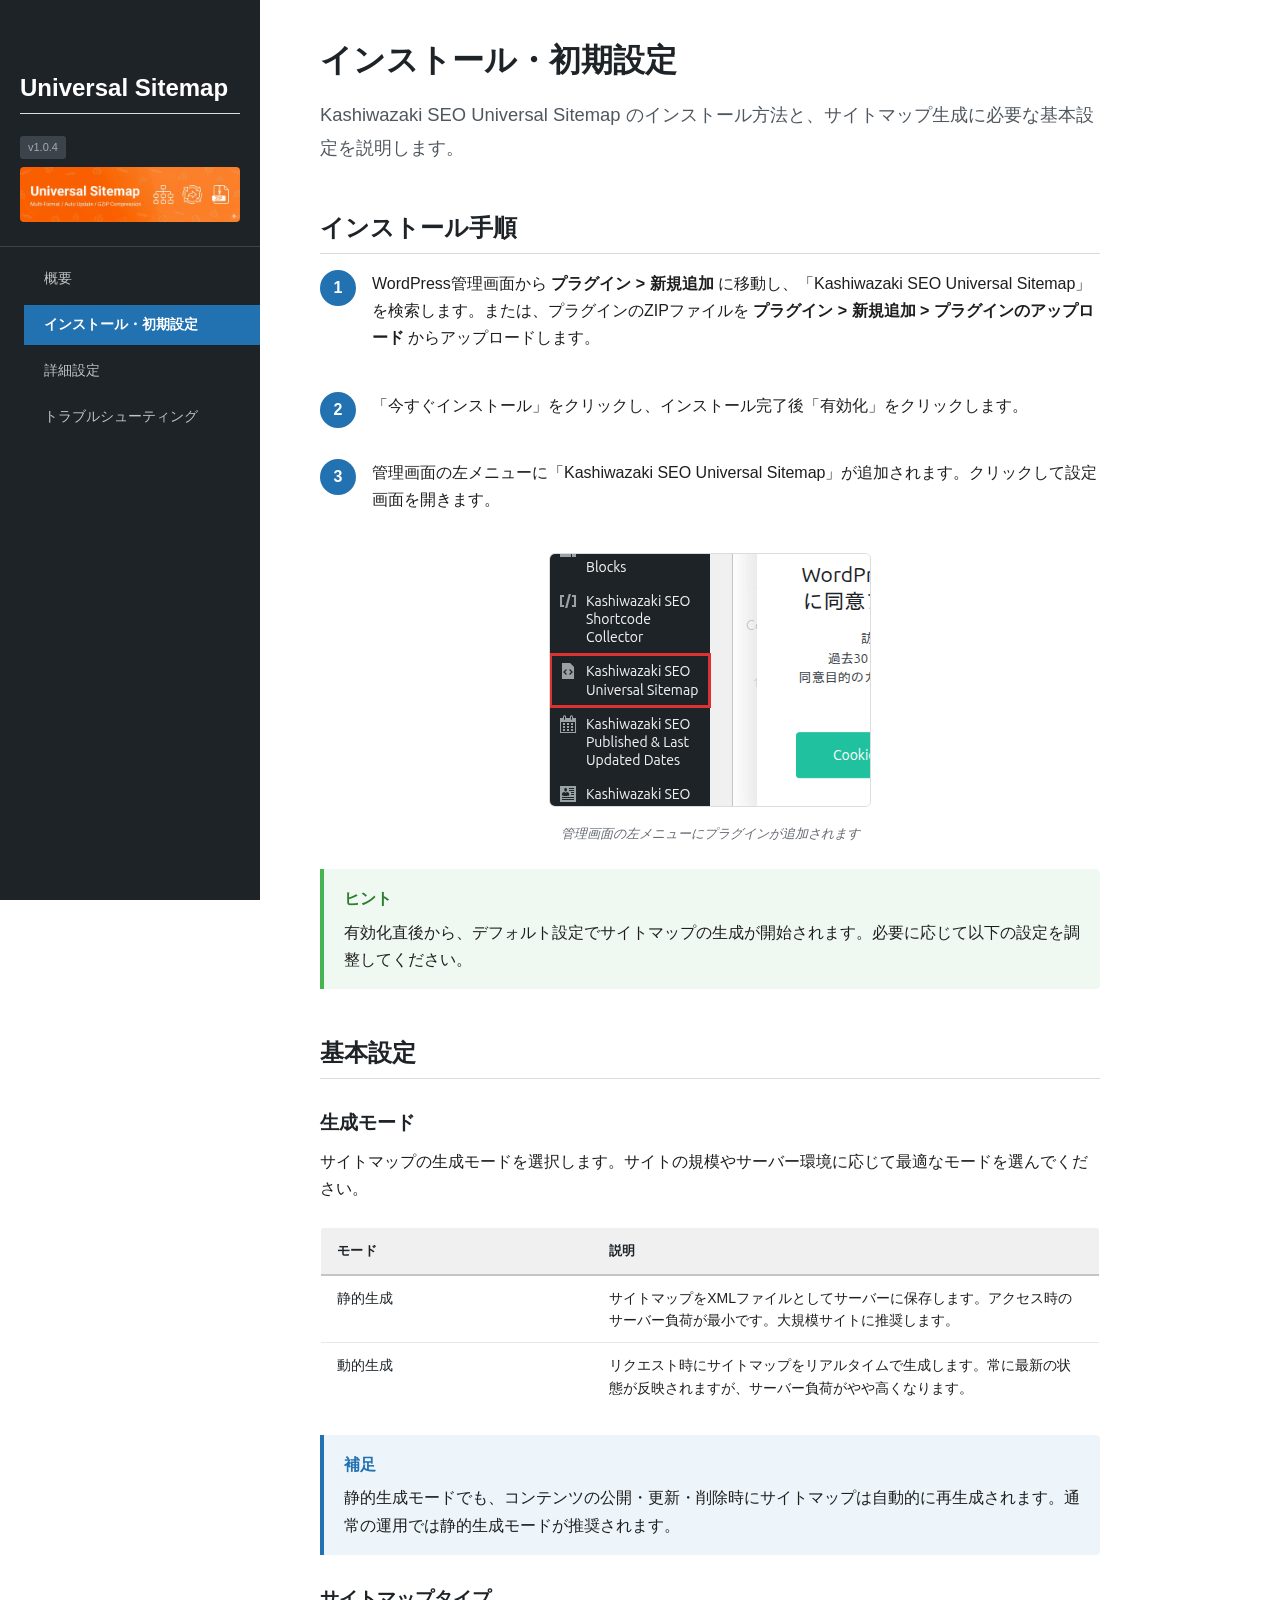
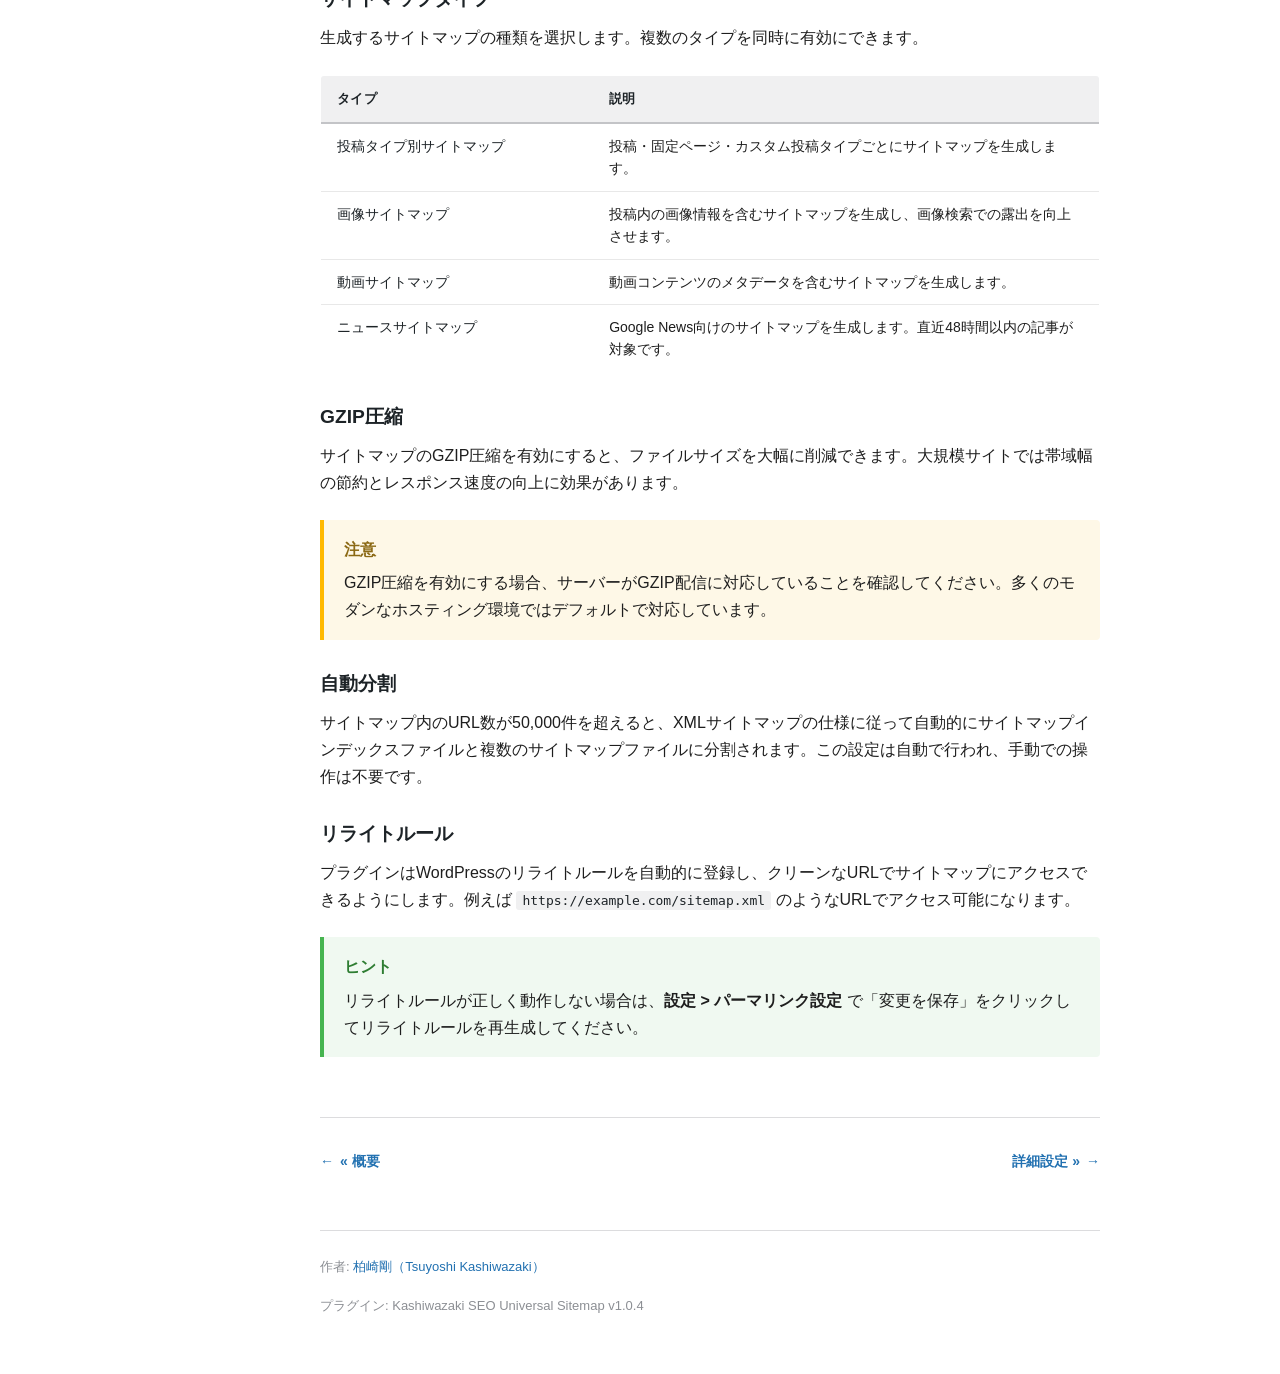
==== docs/setup.html @ adeaeb5a "Add HTML manual under docs/ Co-Authored-By: Claude Opus 4.6 (1M context) <noreply@anthropic.com>" ====
<!DOCTYPE html>
<html lang="ja">
<head>
    <meta charset="UTF-8">
    <meta name="viewport" content="width=device-width, initial-scale=1.0">
    <title>インストール・初期設定 - Kashiwazaki SEO Universal Sitemap マニュアル</title>
    <link rel="stylesheet" href="css/style.css?v=1">
</head>
<body>
<button class="hamburger-btn" aria-label="メニュー">&#9776;</button>

<nav class="sidebar">
    <div class="sidebar-header">
        <h2 style="color:#fff;">Universal Sitemap</h2>
        <span class="version">v1.0.4</span>
        <img src="images/main-visual.png" alt="" style="width:100%;border-radius:4px;margin-top:8px;">
    </div>
    <ul>
        <li><a href="index.html">概要</a></li>
        <li class="active"><a href="setup.html">インストール・初期設定</a></li>
        <li><a href="sitemap-settings.html">詳細設定</a></li>
        <li><a href="troubleshooting.html">トラブルシューティング</a></li>
    </ul>
</nav>

<main class="content">
    <h1>インストール・初期設定</h1>
    <p class="lead">Kashiwazaki SEO Universal Sitemap のインストール方法と、サイトマップ生成に必要な基本設定を説明します。</p>

    <h2>インストール手順</h2>

    <div class="step">
        <span class="step-number">1</span>
        <div class="step-body">
            <p>WordPress管理画面から <strong>プラグイン &gt; 新規追加</strong> に移動し、「Kashiwazaki SEO Universal Sitemap」を検索します。または、プラグインのZIPファイルを <strong>プラグイン &gt; 新規追加 &gt; プラグインのアップロード</strong> からアップロードします。</p>
        </div>
    </div>

    <div class="step">
        <span class="step-number">2</span>
        <div class="step-body">
            <p>「今すぐインストール」をクリックし、インストール完了後「有効化」をクリックします。</p>
        </div>
    </div>

    <div class="step">
        <span class="step-number">3</span>
        <div class="step-body">
            <p>管理画面の左メニューに「Kashiwazaki SEO Universal Sitemap」が追加されます。クリックして設定画面を開きます。</p>
        </div>
    </div>

    <figure class="screenshot">
        <img src="images/screenshots/00-menu-location.png" alt="管理画面メニューの位置" class="lightbox-trigger">
        <figcaption>管理画面の左メニューにプラグインが追加されます</figcaption>
    </figure>

    <div class="callout callout-tip">
        <div class="callout-title">ヒント</div>
        <p>有効化直後から、デフォルト設定でサイトマップの生成が開始されます。必要に応じて以下の設定を調整してください。</p>
    </div>

    <h2>基本設定</h2>

    <h3>生成モード</h3>
    <p>サイトマップの生成モードを選択します。サイトの規模やサーバー環境に応じて最適なモードを選んでください。</p>

    <table>
        <thead>
            <tr>
                <th style="width:35%;">モード</th>
                <th>説明</th>
            </tr>
        </thead>
        <tbody>
            <tr>
                <td>静的生成</td>
                <td>サイトマップをXMLファイルとしてサーバーに保存します。アクセス時のサーバー負荷が最小です。大規模サイトに推奨します。</td>
            </tr>
            <tr>
                <td>動的生成</td>
                <td>リクエスト時にサイトマップをリアルタイムで生成します。常に最新の状態が反映されますが、サーバー負荷がやや高くなります。</td>
            </tr>
        </tbody>
    </table>

    <div class="callout callout-note">
        <div class="callout-title">補足</div>
        <p>静的生成モードでも、コンテンツの公開・更新・削除時にサイトマップは自動的に再生成されます。通常の運用では静的生成モードが推奨されます。</p>
    </div>

    <h3>サイトマップタイプ</h3>
    <p>生成するサイトマップの種類を選択します。複数のタイプを同時に有効にできます。</p>

    <table>
        <thead>
            <tr>
                <th style="width:35%;">タイプ</th>
                <th>説明</th>
            </tr>
        </thead>
        <tbody>
            <tr>
                <td>投稿タイプ別サイトマップ</td>
                <td>投稿・固定ページ・カスタム投稿タイプごとにサイトマップを生成します。</td>
            </tr>
            <tr>
                <td>画像サイトマップ</td>
                <td>投稿内の画像情報を含むサイトマップを生成し、画像検索での露出を向上させます。</td>
            </tr>
            <tr>
                <td>動画サイトマップ</td>
                <td>動画コンテンツのメタデータを含むサイトマップを生成します。</td>
            </tr>
            <tr>
                <td>ニュースサイトマップ</td>
                <td>Google News向けのサイトマップを生成します。直近48時間以内の記事が対象です。</td>
            </tr>
        </tbody>
    </table>

    <h3>GZIP圧縮</h3>
    <p>サイトマップのGZIP圧縮を有効にすると、ファイルサイズを大幅に削減できます。大規模サイトでは帯域幅の節約とレスポンス速度の向上に効果があります。</p>

    <div class="callout callout-warning">
        <div class="callout-title">注意</div>
        <p>GZIP圧縮を有効にする場合、サーバーがGZIP配信に対応していることを確認してください。多くのモダンなホスティング環境ではデフォルトで対応しています。</p>
    </div>

    <h3>自動分割</h3>
    <p>サイトマップ内のURL数が50,000件を超えると、XMLサイトマップの仕様に従って自動的にサイトマップインデックスファイルと複数のサイトマップファイルに分割されます。この設定は自動で行われ、手動での操作は不要です。</p>

    <h3>リライトルール</h3>
    <p>プラグインはWordPressのリライトルールを自動的に登録し、クリーンなURLでサイトマップにアクセスできるようにします。例えば <code>https://example.com/sitemap.xml</code> のようなURLでアクセス可能になります。</p>

    <div class="callout callout-tip">
        <div class="callout-title">ヒント</div>
        <p>リライトルールが正しく動作しない場合は、<strong>設定 &gt; パーマリンク設定</strong> で「変更を保存」をクリックしてリライトルールを再生成してください。</p>
    </div>

    <nav class="page-nav">
        <a href="index.html" class="prev">&laquo; 概要</a>
        <a href="sitemap-settings.html" class="next">詳細設定 &raquo;</a>
    </nav>

    <footer class="manual-footer">
        <p>作者: <a href="https://www.tsuyoshikashiwazaki.jp/profile/" target="_blank" rel="noopener">柏崎剛（Tsuyoshi Kashiwazaki）</a></p>
        <p>プラグイン: Kashiwazaki SEO Universal Sitemap v1.0.4</p>
    </footer>
</main>

<div class="lightbox"></div>
<script src="js/manual.js?v=1"></script>
</body>
</html>
---- docs/css/style.css ----
/* ========================================
   WordPress Plugin Manual - Common Stylesheet
   ======================================== */

/* ========================================
   1. Base / Reset
   ======================================== */

*,
*::before,
*::after {
    margin: 0;
    padding: 0;
    box-sizing: border-box;
}

html {
    font-size: 16px;
    scroll-behavior: smooth;
}

body {
    font-family: -apple-system, BlinkMacSystemFont, "Segoe UI", Roboto, Oxygen,
        Ubuntu, Cantarell, "Fira Sans", "Droid Sans", "Helvetica Neue", Arial,
        sans-serif;
    color: #1e1e1e;
    background: #fff;
    line-height: 1.7;
}

img {
    max-width: 100%;
    height: auto;
}

a {
    color: #2271b1;
    text-decoration: none;
}

a:hover {
    color: #135e96;
    text-decoration: underline;
}

/* ========================================
   2. Sidebar
   ======================================== */

.sidebar {
    position: fixed;
    top: 0;
    left: 0;
    width: 260px;
    height: 100vh;
    background: #1d2327;
    color: #fff;
    overflow-y: auto;
    z-index: 100;
    padding-bottom: 40px;
}

.sidebar-header {
    padding: 24px 20px 16px;
    border-bottom: 1px solid #3c434a;
}

.sidebar-header h1 {
    font-size: 15px;
    font-weight: 600;
    line-height: 1.4;
    color: #fff;
}

.sidebar-header .version {
    display: inline-block;
    margin-top: 6px;
    font-size: 11px;
    color: #a7aaad;
    background: #3c434a;
    padding: 2px 8px;
    border-radius: 3px;
}

.sidebar ul {
    list-style: none;
    padding: 12px 0;
}

.sidebar ul li a {
    display: block;
    padding: 8px 20px;
    color: #c3c4c7;
    font-size: 14px;
    transition: background 0.15s, color 0.15s;
}

.sidebar ul li a:hover {
    background: #2c3338;
    color: #fff;
    text-decoration: none;
}

.sidebar ul li.active a {
    background: #2271b1;
    color: #fff;
    font-weight: 600;
}

.sidebar ul li.section-label {
    padding: 18px 20px 4px;
    font-size: 11px;
    font-weight: 700;
    text-transform: uppercase;
    letter-spacing: 0.06em;
    color: #8c8f94;
}

/* ========================================
   3. Main Content
   ======================================== */

.content {
    margin-left: 260px;
    max-width: 900px;
    padding: 40px 60px;
}

/* ========================================
   4. Typography
   ======================================== */

h1, h2, h3, h4, h5, h6 {
    color: #1d2327;
    font-weight: 600;
    line-height: 1.3;
}

h1 {
    font-size: 2rem;
    margin-bottom: 16px;
}

h2 {
    font-size: 1.5rem;
    margin-top: 48px;
    margin-bottom: 16px;
    padding-bottom: 10px;
    border-bottom: 1px solid #dcdcde;
}

h3 {
    font-size: 1.2rem;
    margin-top: 32px;
    margin-bottom: 12px;
}

h4 {
    font-size: 1.05rem;
    margin-top: 24px;
    margin-bottom: 8px;
}

p {
    margin-bottom: 16px;
}

.lead {
    font-size: 1.15rem;
    color: #50575e;
    line-height: 1.8;
    margin-bottom: 24px;
}

/* ========================================
   5. Steps
   ======================================== */

.step {
    display: flex;
    gap: 16px;
    margin-bottom: 24px;
    align-items: flex-start;
}

.step-number {
    flex-shrink: 0;
    width: 36px;
    height: 36px;
    background: #2271b1;
    color: #fff;
    border-radius: 50%;
    display: flex;
    align-items: center;
    justify-content: center;
    font-size: 16px;
    font-weight: 700;
    line-height: 1;
}

.step-content {
    flex: 1;
    padding-top: 4px;
}

.step-content p:last-child {
    margin-bottom: 0;
}

/* ========================================
   6. Callout Boxes
   ======================================== */

.callout {
    padding: 16px 20px;
    margin: 24px 0;
    border-left: 4px solid;
    border-radius: 0 4px 4px 0;
}

.callout-title {
    font-weight: 700;
    margin-bottom: 6px;
}

.callout p:last-child {
    margin-bottom: 0;
}

.callout-tip {
    border-left-color: #46b450;
    background: #f0f9f1;
}

.callout-tip .callout-title {
    color: #2e7d32;
}

.callout-warning {
    border-left-color: #ffb900;
    background: #fef8e7;
}

.callout-warning .callout-title {
    color: #8b6914;
}

.callout-note {
    border-left-color: #2271b1;
    background: #edf5fa;
}

.callout-note .callout-title {
    color: #2271b1;
}

/* ========================================
   7. Screenshots
   ======================================== */

.screenshot {
    margin: 24px 0;
    text-align: center;
}

.screenshot img {
    max-width: 100%;
    border: 1px solid #dcdcde;
    border-radius: 6px;
    cursor: zoom-in;
}

.screenshot figcaption,
.screenshot .caption {
    font-size: 13px;
    color: #646970;
    margin-top: 8px;
    font-style: italic;
}

/* ========================================
   8. Infographic Images
   ======================================== */

.infographic {
    margin: 32px 0;
    text-align: center;
}

.infographic img {
    max-width: 100%;
    display: inline-block;
}

.infographic figcaption,
.infographic .caption {
    font-size: 13px;
    color: #646970;
    margin-top: 8px;
}

/* ========================================
   9. Feature Cards
   ======================================== */

.feature-cards {
    display: grid;
    grid-template-columns: repeat(3, 1fr);
    gap: 20px;
    margin: 24px 0;
}

.feature-card {
    background: #f6f7f7;
    border-radius: 6px;
    padding: 24px 20px;
    text-align: center;
}

.feature-card h4 {
    margin-top: 0;
    margin-bottom: 8px;
}

.feature-card p {
    font-size: 14px;
    color: #50575e;
    margin-bottom: 0;
}

.feature-card .icon {
    font-size: 28px;
    margin-bottom: 12px;
    display: block;
}

/* ========================================
   10. Tables (widefat style)
   ======================================== */

table,
table.widefat {
    width: 100%;
    border-collapse: collapse;
    margin: 24px 0;
    font-size: 14px;
    border: 1px solid #dcdcde;
    border-radius: 4px;
    overflow: hidden;
}

table thead th,
table.widefat thead th {
    background: #f0f0f1;
    text-align: left;
    padding: 12px 16px;
    font-weight: 600;
    font-size: 13px;
    color: #1d2327;
    border-bottom: 2px solid #c3c4c7;
    letter-spacing: 0.02em;
}

table tbody td,
table.widefat tbody td {
    padding: 11px 16px;
    border-bottom: 1px solid #e8e8e8;
    vertical-align: top;
    line-height: 1.6;
}

table tbody tr:hover,
table.widefat tbody tr:hover {
    background: #f6f7f7;
}

table tbody tr:last-child td,
table.widefat tbody tr:last-child td {
    border-bottom: none;
}

table tbody td:first-child {
    font-weight: 500;
    color: #1d2327;
}

/* ========================================
   11. HTTP Status Color Coding
   ======================================== */

.http-2xx {
    color: #00a32a;
    font-weight: 600;
}

.http-3xx {
    color: #2271b1;
    font-weight: 600;
}

.http-4xx {
    color: #dba617;
    font-weight: 600;
}

.http-5xx {
    color: #d63638;
    font-weight: 600;
}

/* ========================================
   12. Status Badges
   ======================================== */

.status-badge {
    display: inline-block;
    padding: 2px 10px;
    border-radius: 12px;
    font-size: 12px;
    font-weight: 600;
    line-height: 1.6;
    white-space: nowrap;
}

.status-ok {
    background: #edfaef;
    color: #00a32a;
}

.status-warning {
    background: #fef8e7;
    color: #996800;
}

.status-error {
    background: #fcf0f1;
    color: #d63638;
}

/* ========================================
   13. Lightbox Overlay
   ======================================== */

.lightbox {
    display: none;
    position: fixed;
    inset: 0;
    z-index: 9999;
    background: rgba(0, 0, 0, 0.85);
    align-items: center;
    justify-content: center;
    cursor: zoom-out;
}

.lightbox.active {
    display: flex;
}

.lightbox img {
    max-width: 90vw;
    max-height: 90vh;
    border-radius: 4px;
    box-shadow: 0 4px 30px rgba(0, 0, 0, 0.4);
}

.lightbox-close {
    position: absolute;
    top: 20px;
    right: 28px;
    background: none;
    border: none;
    color: #fff;
    font-size: 36px;
    cursor: pointer;
    line-height: 1;
    opacity: 0.8;
    transition: opacity 0.15s;
}

.lightbox-close:hover {
    opacity: 1;
}

/* ========================================
   14. Page Navigation
   ======================================== */

.page-nav {
    display: flex;
    justify-content: space-between;
    margin-top: 60px;
    padding-top: 24px;
    border-top: 1px solid #dcdcde;
}

.page-nav a {
    display: inline-flex;
    align-items: center;
    gap: 6px;
    font-size: 14px;
    font-weight: 600;
    color: #2271b1;
    padding: 8px 0;
}

.page-nav a:hover {
    color: #135e96;
    text-decoration: none;
}

.page-nav .prev::before {
    content: "\2190";
}

.page-nav .next::after {
    content: "\2192";
}

/* ========================================
   15. Manual Footer
   ======================================== */

.manual-footer {
    margin-top: 48px;
    padding: 24px 0 0;
    border-top: 1px solid #dcdcde;
    font-size: 13px;
    color: #8c8f94;
    line-height: 1.8;
}

.manual-footer a {
    color: #2271b1;
}

.manual-footer a:hover {
    color: #135e96;
}

/* ========================================
   16. Code Blocks
   ======================================== */

code {
    background: #f0f0f1;
    padding: 2px 6px;
    border-radius: 3px;
    font-size: 13px;
    font-family: Menlo, Consolas, "DejaVu Sans Mono", monospace;
    color: #1d2327;
}

pre {
    background: #2c3338;
    color: #e4e6e8;
    padding: 20px 24px;
    border-radius: 6px;
    overflow-x: auto;
    margin: 24px 0;
    font-size: 13px;
    line-height: 1.6;
}

pre code {
    background: none;
    padding: 0;
    border-radius: 0;
    color: inherit;
    font-size: inherit;
}

/* ========================================
   17. Lists
   ======================================== */

ul, ol {
    margin: 0 0 16px 24px;
}

li {
    margin-bottom: 6px;
}

/* ========================================
   18. Hamburger Menu Button
   ======================================== */

.hamburger-btn {
    display: none;
    position: fixed;
    top: 12px;
    left: 12px;
    z-index: 200;
    background: #1d2327;
    border: none;
    color: #fff;
    width: 40px;
    height: 40px;
    border-radius: 4px;
    cursor: pointer;
    font-size: 22px;
    align-items: center;
    justify-content: center;
    line-height: 1;
}

/* ========================================
   19. Responsive (max-width: 768px)
   ======================================== */

@media (max-width: 768px) {
    .sidebar {
        transform: translateX(-100%);
        transition: transform 0.25s ease;
    }

    .sidebar.open {
        transform: translateX(0);
    }

    .content {
        margin-left: 0;
        padding: 60px 20px 40px;
    }

    .hamburger-btn {
        display: flex;
    }

    .feature-cards {
        grid-template-columns: 1fr;
    }

    .page-nav {
        flex-direction: column;
        gap: 12px;
    }

    table.widefat {
        font-size: 13px;
    }

    table.widefat thead th,
    table.widefat tbody td {
        padding: 8px 10px;
    }

    h1 {
        font-size: 1.6rem;
    }

    h2 {
        font-size: 1.3rem;
    }
}
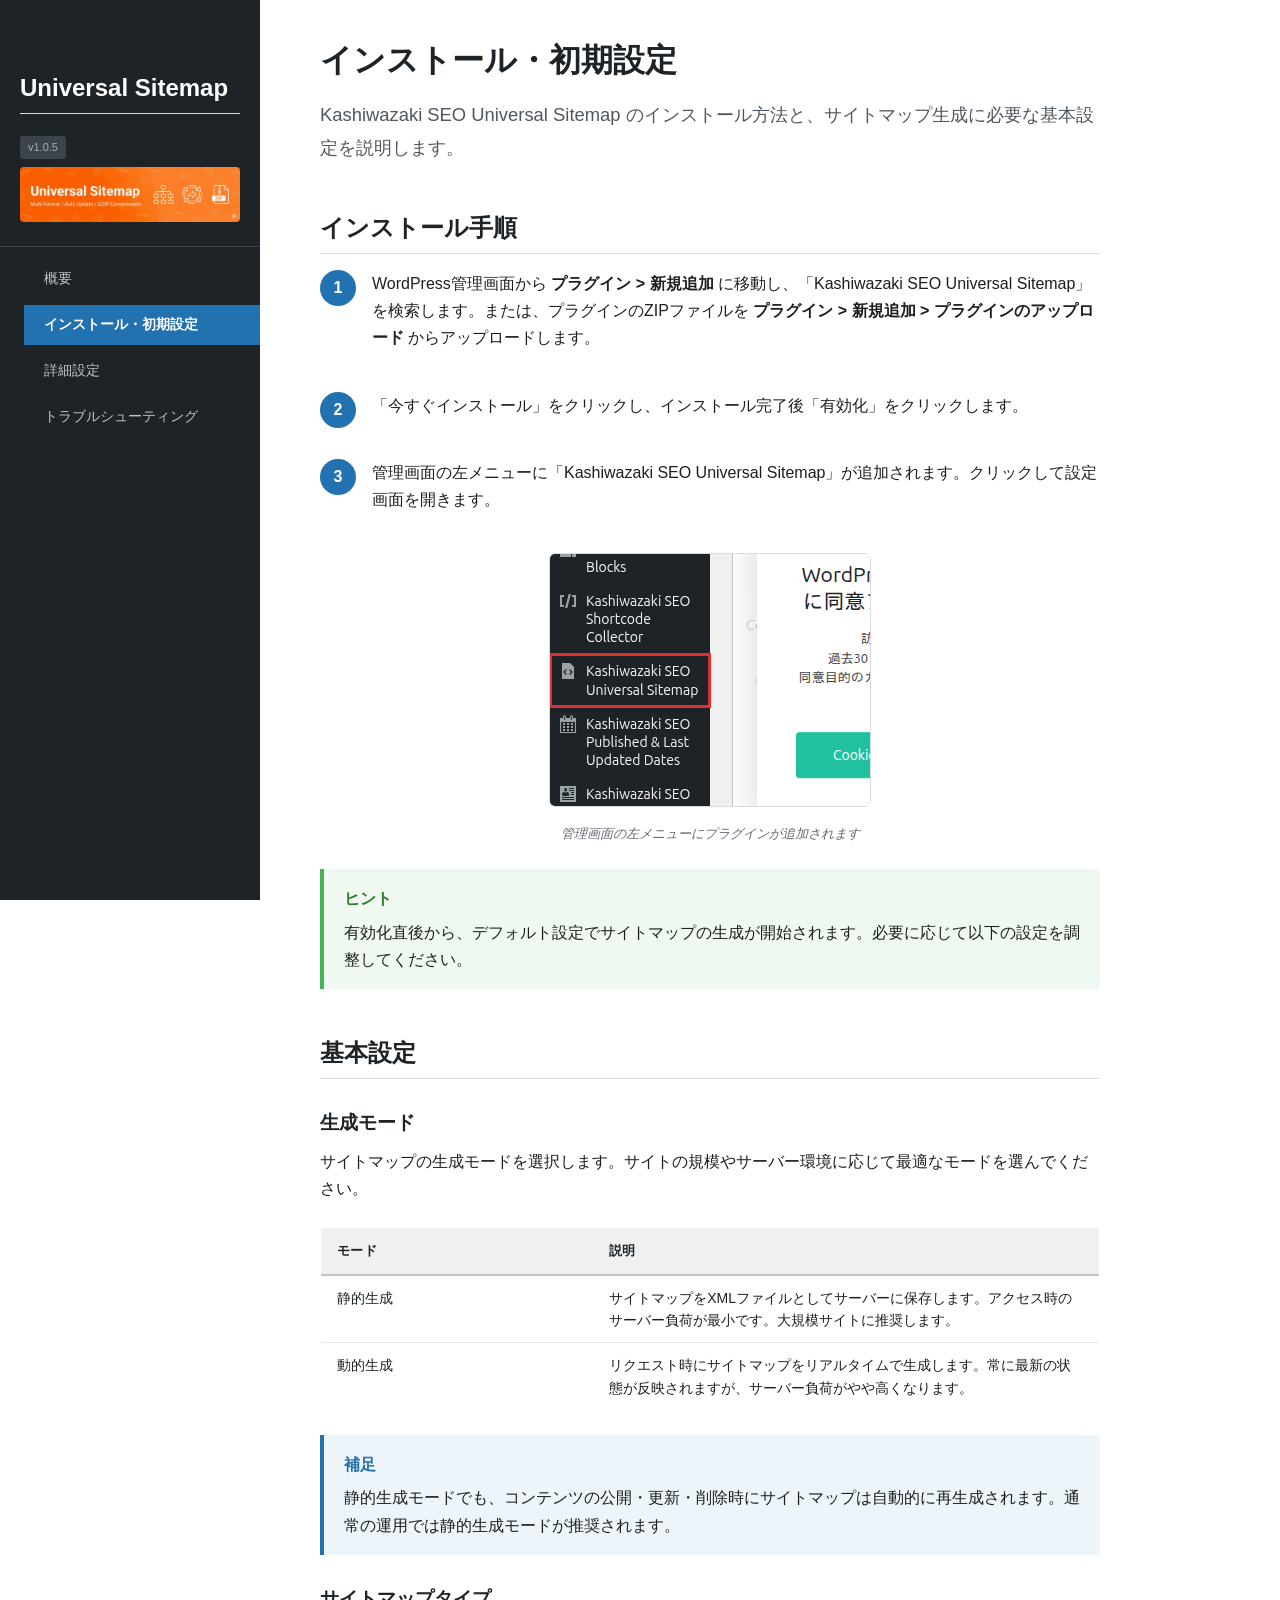
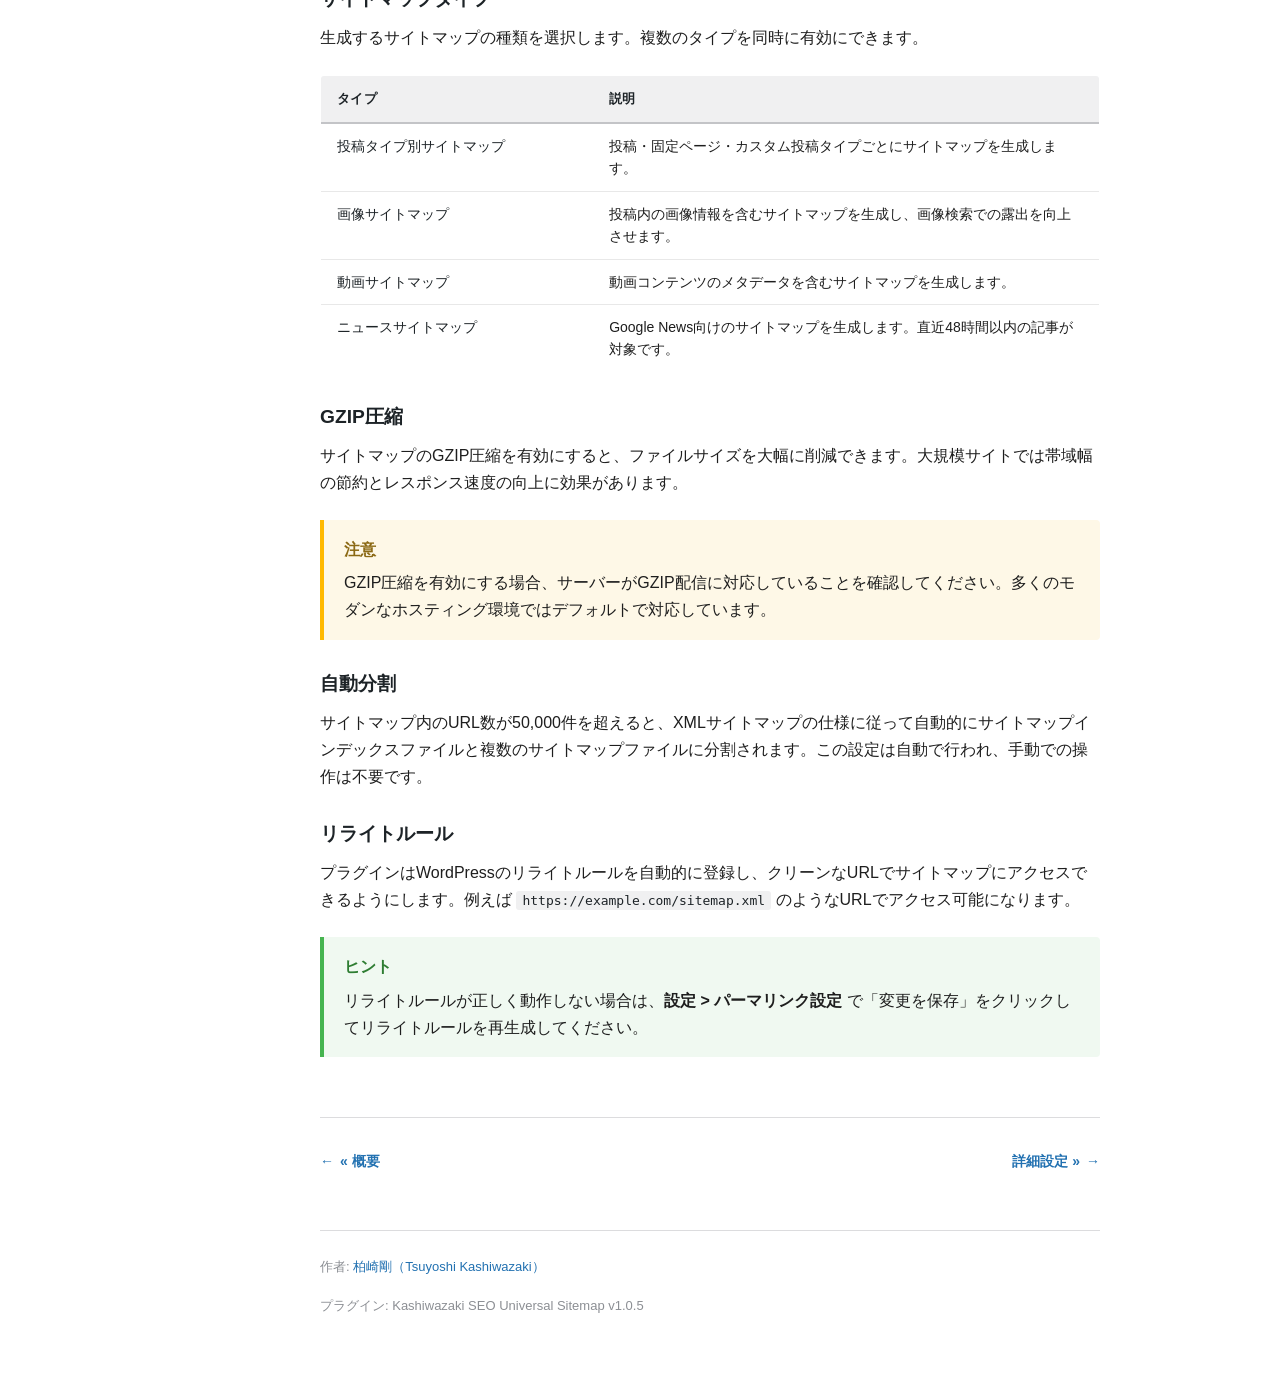
==== commit 465f2302: "Update to v1.0.5 - インデックスサイトマップの lastmod のタイムゾーン誤りを修正 - Googleニュースサイトマップを公開から2日以内の記事に限定 - 静的生成モードで非公" ====
--- a/docs/setup.html
+++ b/docs/setup.html
@@ -12,7 +12,7 @@
 <nav class="sidebar">
     <div class="sidebar-header">
         <h2 style="color:#fff;">Universal Sitemap</h2>
-        <span class="version">v1.0.4</span>
+        <span class="version">v1.0.5</span>
         <img src="images/main-visual.png" alt="" style="width:100%;border-radius:4px;margin-top:8px;">
     </div>
     <ul>
@@ -145,7 +145,7 @@
 
     <footer class="manual-footer">
         <p>作者: <a href="https://www.tsuyoshikashiwazaki.jp/profile/" target="_blank" rel="noopener">柏崎剛（Tsuyoshi Kashiwazaki）</a></p>
-        <p>プラグイン: Kashiwazaki SEO Universal Sitemap v1.0.4</p>
+        <p>プラグイン: Kashiwazaki SEO Universal Sitemap v1.0.5</p>
     </footer>
 </main>
 
